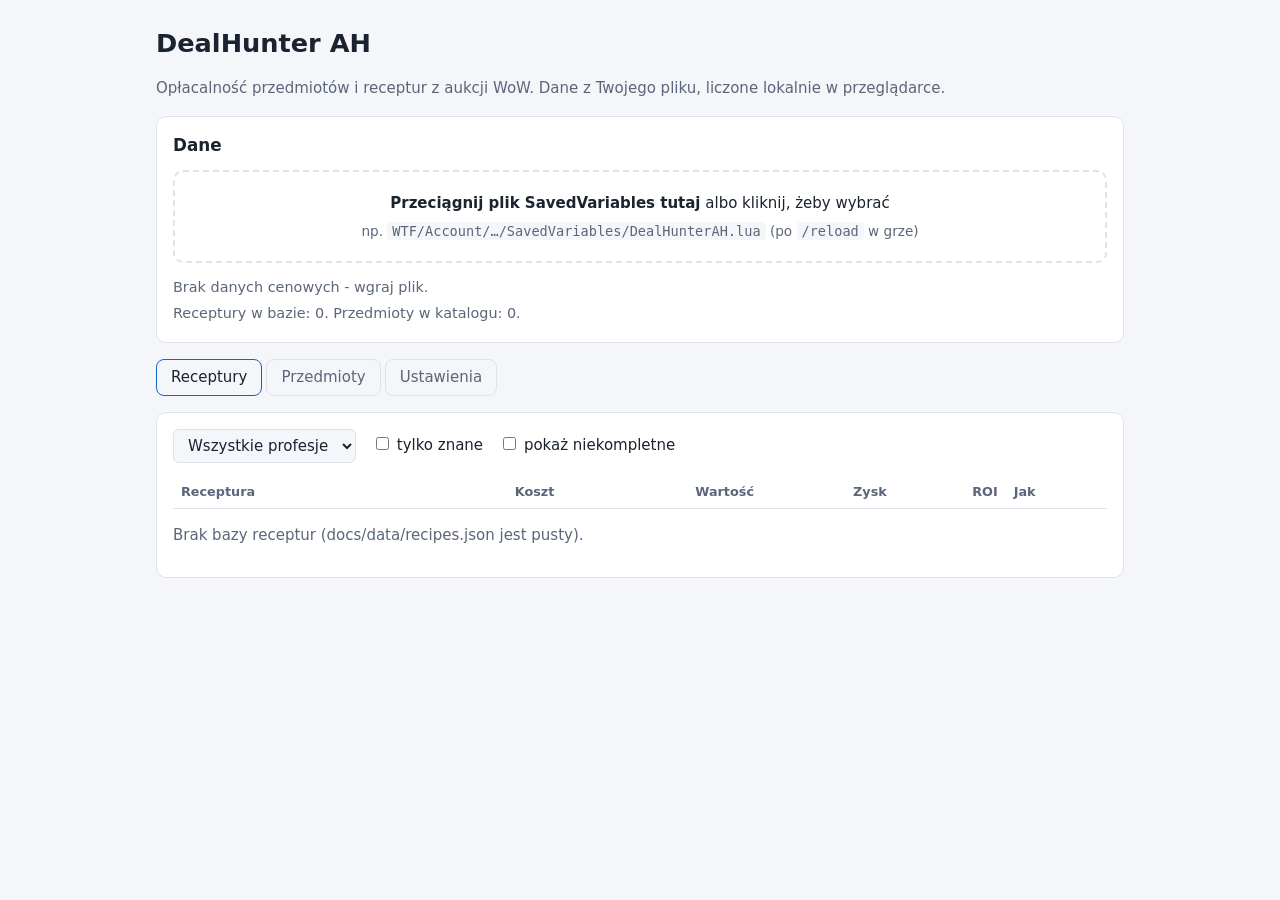
==== docs/index.html @ 68c4cd33 "Add static site (GitHub Pages) reading SavedVariables: recipe ranking, item prices, trends Co-Author" ====
<!doctype html>
<html lang="pl">
<head>
<meta charset="utf-8">
<meta name="viewport" content="width=device-width, initial-scale=1">
<meta name="robots" content="noindex, nofollow">
<title>DealHunter AH</title>
<link rel="stylesheet" href="style.css">
</head>
<body>
<header>
  <h1>DealHunter AH</h1>
  <p class="sub">Opłacalność przedmiotów i receptur z aukcji WoW. Dane z Twojego pliku, liczone lokalnie w przeglądarce.</p>
</header>

<main>
  <section class="card" id="data">
    <h2>Dane</h2>
    <label class="drop" id="drop">
      <input type="file" id="file" accept=".lua" hidden>
      <strong>Przeciągnij plik SavedVariables tutaj</strong> albo kliknij, żeby wybrać
      <span class="hint">np. <code>WTF/Account/…/SavedVariables/DealHunterAH.lua</code> (po <code>/reload</code> w grze)</span>
    </label>
    <ul class="status" id="status"></ul>
  </section>

  <nav class="tabs" role="tablist">
    <button role="tab" data-tab="recipes" aria-selected="true">Receptury</button>
    <button role="tab" data-tab="items" aria-selected="false">Przedmioty</button>
    <button role="tab" data-tab="settings" aria-selected="false">Ustawienia</button>
  </nav>

  <section class="card tab" id="tab-recipes">
    <div class="toolbar">
      <select id="profession" aria-label="Profesja"></select>
      <label><input type="checkbox" id="knownOnly"> tylko znane</label>
      <label><input type="checkbox" id="incomplete"> pokaż niekompletne</label>
    </div>
    <div class="scroll"><table id="recipeTable">
      <thead><tr>
        <th>Receptura</th>
        <th class="num sortable" data-sort="cost">Koszt</th>
        <th class="num sortable" data-sort="value">Wartość</th>
        <th class="num sortable" data-sort="profit">Zysk</th>
        <th class="num sortable" data-sort="roi">ROI</th>
        <th>Jak</th>
      </tr></thead>
      <tbody></tbody>
    </table></div>
    <p class="empty" id="recipesEmpty"></p>
  </section>

  <section class="card tab" id="tab-items" hidden>
    <div class="toolbar">
      <input type="search" id="itemFilter" placeholder="Szukaj po nazwie lub ID" aria-label="Szukaj przedmiotu">
    </div>
    <div class="scroll"><table id="itemTable">
      <thead><tr>
        <th>Przedmiot</th>
        <th class="num">Najniższa</th>
        <th class="num">Mediana</th>
        <th class="num">Średnia</th>
        <th class="num">Ilość</th>
        <th>Trend 7d</th>
      </tr></thead>
      <tbody></tbody>
    </table></div>
    <p class="empty" id="itemsEmpty"></p>
  </section>

  <section class="card tab" id="tab-settings" hidden>
    <div class="form">
      <label>Sprzedaż po cenie
        <select id="sellMode"><option value="median">mediana</option><option value="low">najniższa</option><option value="avg">średnia</option></select>
      </label>
      <label>Zakup składników po cenie
        <select id="buyMode"><option value="low">najniższa</option><option value="median">mediana</option><option value="avg">średnia</option></select>
      </label>
      <label class="inline"><input type="checkbox" id="feeEnabled"> Uwzględnij prowizję AH
        <input type="number" id="feeCut" min="0" max="100" step="1" value="5"> %
      </label>
      <p class="hint">Prowizja i depozyt są domyślnie wyłączone.</p>
      <button type="button" id="clear">Usuń zapamiętane dane z tej przeglądarki</button>
    </div>
  </section>
</main>

<script type="module" src="js/app.js"></script>
</body>
</html>
---- docs/style.css ----
:root {
  --bg: #0f1218; --card: #181d27; --line: #2a3140; --text: #e6e9ef; --muted: #98a2b3;
  --accent: #5aa9ff; --good: #4ade80; --bad: #f87171; --warn: #fbbf24;
}
@media (prefers-color-scheme: light) {
  :root { --bg: #f4f6fa; --card: #fff; --line: #dde2ec; --text: #1b2230; --muted: #5b667a;
          --accent: #1763c6; --good: #15803d; --bad: #b91c1c; --warn: #b45309; }
}
* { box-sizing: border-box; }
body { margin: 0; background: var(--bg); color: var(--text);
       font: 15px/1.5 system-ui, -apple-system, "Segoe UI", Roboto, sans-serif; }
header, main { max-width: 1000px; margin: 0 auto; padding: 0 16px; }
header { padding-top: 24px; }
h1 { margin: 0; font-size: 1.6rem; }
h2 { margin: 0 0 12px; font-size: 1.05rem; }
.sub, .hint, .empty { color: var(--muted); }
.drop, .hint { overflow-wrap: anywhere; }
.hint { display: block; font-size: .85rem; margin-top: 6px; }
main { padding-bottom: 48px; }
.card { background: var(--card); border: 1px solid var(--line); border-radius: 10px;
        padding: 16px; margin-top: 16px; }
.drop { display: block; border: 2px dashed var(--line); border-radius: 10px; padding: 20px;
        text-align: center; cursor: pointer; }
.drop:hover, .drop.over { border-color: var(--accent); }
code { background: var(--bg); padding: 1px 5px; border-radius: 4px; }
.status { list-style: none; padding: 0; margin: 12px 0 0; font-size: .9rem; }
.status li { padding: 2px 0; }
.status .ok { color: var(--good); } .status .err { color: var(--bad); }
.tabs { display: flex; gap: 4px; margin-top: 16px; flex-wrap: wrap; }
.tabs button { background: transparent; color: var(--muted); border: 1px solid var(--line);
               border-radius: 8px; padding: 6px 14px; font: inherit; cursor: pointer; }
.tabs button[aria-selected="true"] { color: var(--text); border-color: var(--accent); }
.toolbar { display: flex; gap: 12px 16px; flex-wrap: wrap; align-items: center; margin-bottom: 12px; }
select, input[type=search], input[type=number], button {
  background: var(--bg); color: var(--text); border: 1px solid var(--line);
  border-radius: 6px; padding: 6px 10px; font: inherit; }
input[type=number] { width: 4.5em; }
button { cursor: pointer; }
.scroll { overflow-x: auto; }
table { width: 100%; border-collapse: collapse; min-width: 560px; }
th, td { padding: 7px 8px; border-bottom: 1px solid var(--line); text-align: left; white-space: nowrap; }
th { font-size: .8rem; color: var(--muted); font-weight: 600; }
th.sortable { cursor: pointer; } th.sortable:hover, th.active { color: var(--accent); }
.num { text-align: right; font-variant-numeric: tabular-nums; }
tr.row { cursor: pointer; } tr.row:hover td { background: var(--bg); }
tr.detail td { white-space: normal; background: var(--bg); color: var(--muted); font-size: .88rem; }
.good { color: var(--good); } .bad { color: var(--bad); } .warn { color: var(--warn); }
.dim { color: var(--muted); }
.form { display: grid; gap: 14px; max-width: 420px; }
.form label { display: grid; gap: 4px; }
.form label.inline { display: flex; align-items: center; gap: 8px; flex-wrap: wrap; }
@media (max-width: 600px) { header, main { padding: 0 12px; } }
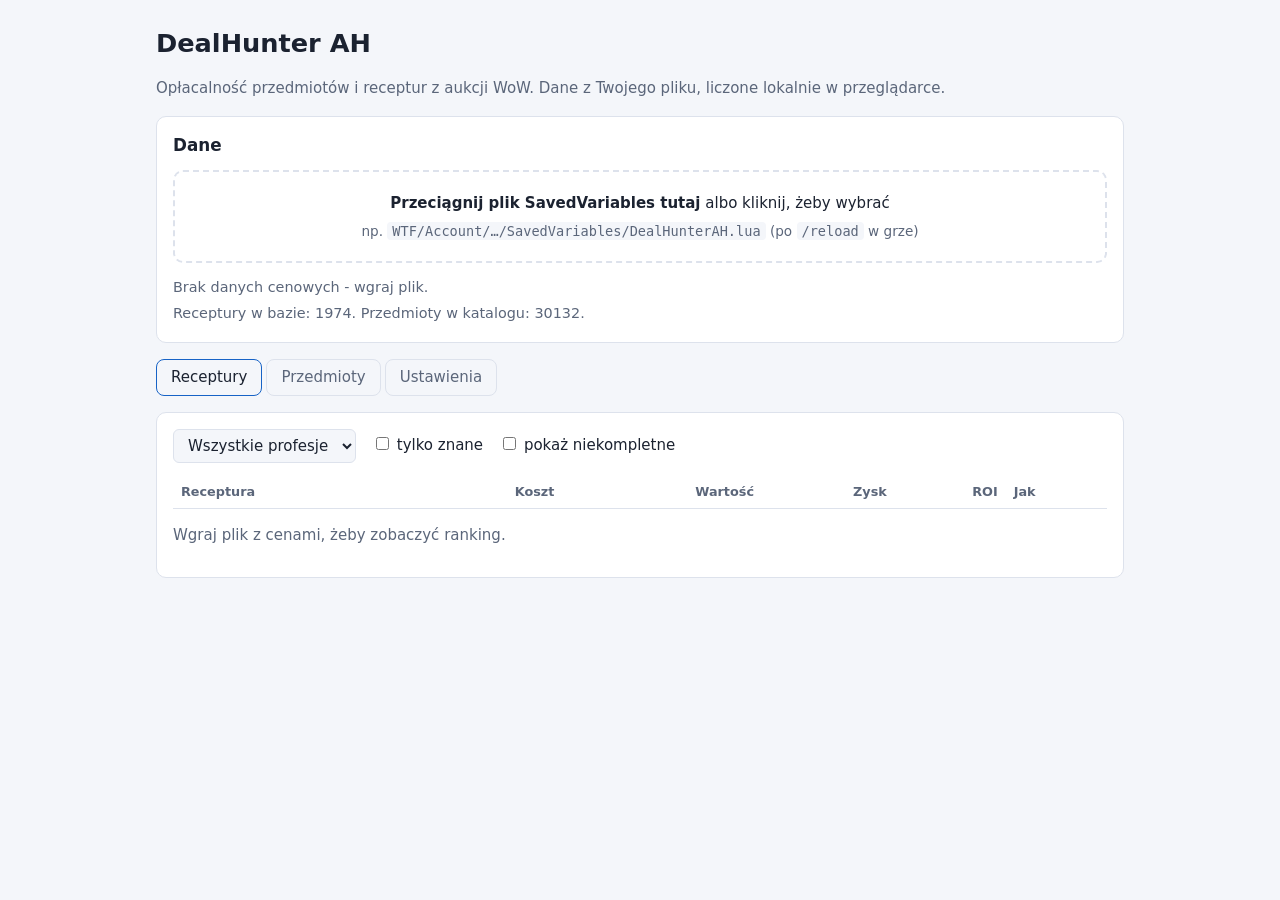
==== commit c66cd0cc: "Add wago.tools data pipeline and generated recipes/items (TBC Anniversary 2.5.6.70006); BoP items ha" ====
--- a/docs/index.html
+++ b/docs/index.html
@@ -5,6 +5,7 @@
 <meta name="viewport" content="width=device-width, initial-scale=1">
 <meta name="robots" content="noindex, nofollow">
 <title>DealHunter AH</title>
+<link rel="icon" href="data:,">
 <link rel="stylesheet" href="style.css">
 </head>
 <body>
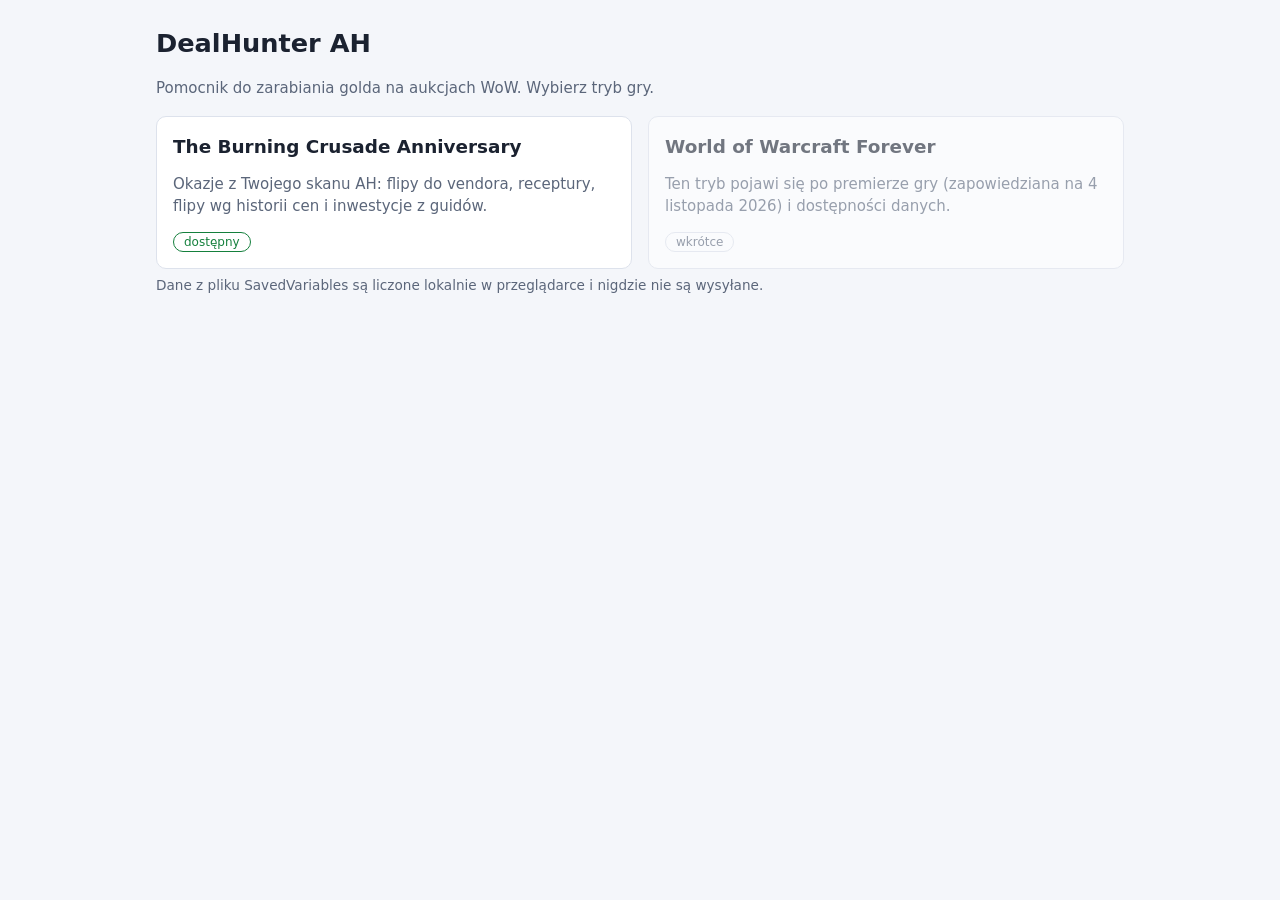
==== commit 853e0fa1: "Mode selection page, TBC opportunities (vendor/craft+disenchant/AH/guide flips) with profession filt" ====
--- a/docs/index.html
+++ b/docs/index.html
@@ -11,81 +11,22 @@
 <body>
 <header>
   <h1>DealHunter AH</h1>
-  <p class="sub">Opłacalność przedmiotów i receptur z aukcji WoW. Dane z Twojego pliku, liczone lokalnie w przeglądarce.</p>
+  <p class="sub">Pomocnik do zarabiania golda na aukcjach WoW. Wybierz tryb gry.</p>
 </header>
-
 <main>
-  <section class="card" id="data">
-    <h2>Dane</h2>
-    <label class="drop" id="drop">
-      <input type="file" id="file" accept=".lua" hidden>
-      <strong>Przeciągnij plik SavedVariables tutaj</strong> albo kliknij, żeby wybrać
-      <span class="hint">np. <code>WTF/Account/…/SavedVariables/DealHunterAH.lua</code> (po <code>/reload</code> w grze)</span>
-    </label>
-    <ul class="status" id="status"></ul>
-  </section>
-
-  <nav class="tabs" role="tablist">
-    <button role="tab" data-tab="recipes" aria-selected="true">Receptury</button>
-    <button role="tab" data-tab="items" aria-selected="false">Przedmioty</button>
-    <button role="tab" data-tab="settings" aria-selected="false">Ustawienia</button>
-  </nav>
-
-  <section class="card tab" id="tab-recipes">
-    <div class="toolbar">
-      <select id="profession" aria-label="Profesja"></select>
-      <label><input type="checkbox" id="knownOnly"> tylko znane</label>
-      <label><input type="checkbox" id="incomplete"> pokaż niekompletne</label>
+  <div class="modes">
+    <a class="mode card" href="tbc/">
+      <h2>The Burning Crusade Anniversary</h2>
+      <p>Okazje z Twojego skanu AH: flipy do vendora, receptury, flipy wg historii cen i inwestycje z guidów.</p>
+      <span class="badge ok">dostępny</span>
+    </a>
+    <div class="mode card disabled" aria-disabled="true">
+      <h2>World of Warcraft Forever</h2>
+      <p>Ten tryb pojawi się po premierze gry (zapowiedziana na 4 listopada 2026) i dostępności danych.</p>
+      <span class="badge">wkrótce</span>
     </div>
-    <div class="scroll"><table id="recipeTable">
-      <thead><tr>
-        <th>Receptura</th>
-        <th class="num sortable" data-sort="cost">Koszt</th>
-        <th class="num sortable" data-sort="value">Wartość</th>
-        <th class="num sortable" data-sort="profit">Zysk</th>
-        <th class="num sortable" data-sort="roi">ROI</th>
-        <th>Jak</th>
-      </tr></thead>
-      <tbody></tbody>
-    </table></div>
-    <p class="empty" id="recipesEmpty"></p>
-  </section>
-
-  <section class="card tab" id="tab-items" hidden>
-    <div class="toolbar">
-      <input type="search" id="itemFilter" placeholder="Szukaj po nazwie lub ID" aria-label="Szukaj przedmiotu">
-    </div>
-    <div class="scroll"><table id="itemTable">
-      <thead><tr>
-        <th>Przedmiot</th>
-        <th class="num">Najniższa</th>
-        <th class="num">Mediana</th>
-        <th class="num">Średnia</th>
-        <th class="num">Ilość</th>
-        <th>Trend 7d</th>
-      </tr></thead>
-      <tbody></tbody>
-    </table></div>
-    <p class="empty" id="itemsEmpty"></p>
-  </section>
-
-  <section class="card tab" id="tab-settings" hidden>
-    <div class="form">
-      <label>Sprzedaż po cenie
-        <select id="sellMode"><option value="median">mediana</option><option value="low">najniższa</option><option value="avg">średnia</option></select>
-      </label>
-      <label>Zakup składników po cenie
-        <select id="buyMode"><option value="low">najniższa</option><option value="median">mediana</option><option value="avg">średnia</option></select>
-      </label>
-      <label class="inline"><input type="checkbox" id="feeEnabled"> Uwzględnij prowizję AH
-        <input type="number" id="feeCut" min="0" max="100" step="1" value="5"> %
-      </label>
-      <p class="hint">Prowizja i depozyt są domyślnie wyłączone.</p>
-      <button type="button" id="clear">Usuń zapamiętane dane z tej przeglądarki</button>
-    </div>
-  </section>
+  </div>
+  <p class="hint">Dane z pliku SavedVariables są liczone lokalnie w przeglądarce i nigdzie nie są wysyłane.</p>
 </main>
-
-<script type="module" src="js/app.js"></script>
 </body>
 </html>
--- a/docs/style.css
+++ b/docs/style.css
@@ -50,3 +50,33 @@
 .form label { display: grid; gap: 4px; }
 .form label.inline { display: flex; align-items: center; gap: 8px; flex-wrap: wrap; }
 @media (max-width: 600px) { header, main { padding: 0 12px; } }
+
+.crumb { margin: 0 0 4px; font-size: .85rem; } .crumb a { color: var(--muted); text-decoration: none; }
+.tag { font-size: .8rem; font-weight: 500; color: var(--accent); border: 1px solid var(--line); border-radius: 999px; padding: 1px 10px; vertical-align: middle; }
+a { color: var(--accent); }
+.modes { display: grid; gap: 16px; grid-template-columns: repeat(auto-fit, minmax(260px, 1fr)); margin-top: 16px; }
+.mode { display: block; color: inherit; text-decoration: none; margin-top: 0; }
+.mode h2 { font-size: 1.15rem; } .mode p { color: var(--muted); margin: 0 0 12px; }
+a.mode:hover { border-color: var(--accent); }
+.mode.disabled { opacity: .6; }
+.badge { font-size: .75rem; border: 1px solid var(--line); border-radius: 999px; padding: 2px 10px; color: var(--muted); }
+.badge.ok { color: var(--good); border-color: var(--good); }
+.chips { display: flex; gap: 8px; flex-wrap: wrap; margin-bottom: 8px; }
+.chips button { border-radius: 999px; padding: 6px 14px; color: var(--muted); }
+.chips button[aria-selected="true"] { color: var(--text); border-color: var(--accent); }
+.chips .n { font-size: .75rem; color: var(--muted); margin-left: 6px; }
+.sortbar { display: inline-flex; gap: 0; }
+.sortbar button { border-radius: 0; margin-left: -1px; padding: 6px 12px; color: var(--muted); }
+.sortbar button:first-child { border-radius: 6px 0 0 6px; margin-left: 0; }
+.sortbar button:last-child { border-radius: 0 6px 6px 0; }
+.sortbar button.active { color: var(--text); border-color: var(--accent); position: relative; z-index: 1; }
+.strategy { border: 1px solid var(--line); border-radius: 10px; padding: 14px; margin-bottom: 12px; }
+.strategy h3 { margin: 0 0 4px; font-size: 1rem; }
+.strategy .meta { font-size: .8rem; color: var(--muted); margin-bottom: 8px; }
+.strategy ul { margin: 8px 0; padding-left: 20px; }
+.strategy .check { background: var(--bg); border-radius: 8px; padding: 8px 10px; font-size: .88rem; margin: 8px 0; }
+.strategy .sources { font-size: .8rem; color: var(--muted); }
+.strategy .sources li { margin: 2px 0; }
+.tier { display: inline-block; min-width: 1.6em; text-align: center; border-radius: 6px; padding: 0 6px; margin-right: 6px; font-weight: 700; border: 1px solid var(--line); }
+.tier.S { color: var(--good); border-color: var(--good); } .tier.A { color: var(--accent); border-color: var(--accent); } .tier.B { color: var(--warn); border-color: var(--warn); }
+.link { background: none; border: none; color: var(--accent); padding: 0; cursor: pointer; text-decoration: underline; }
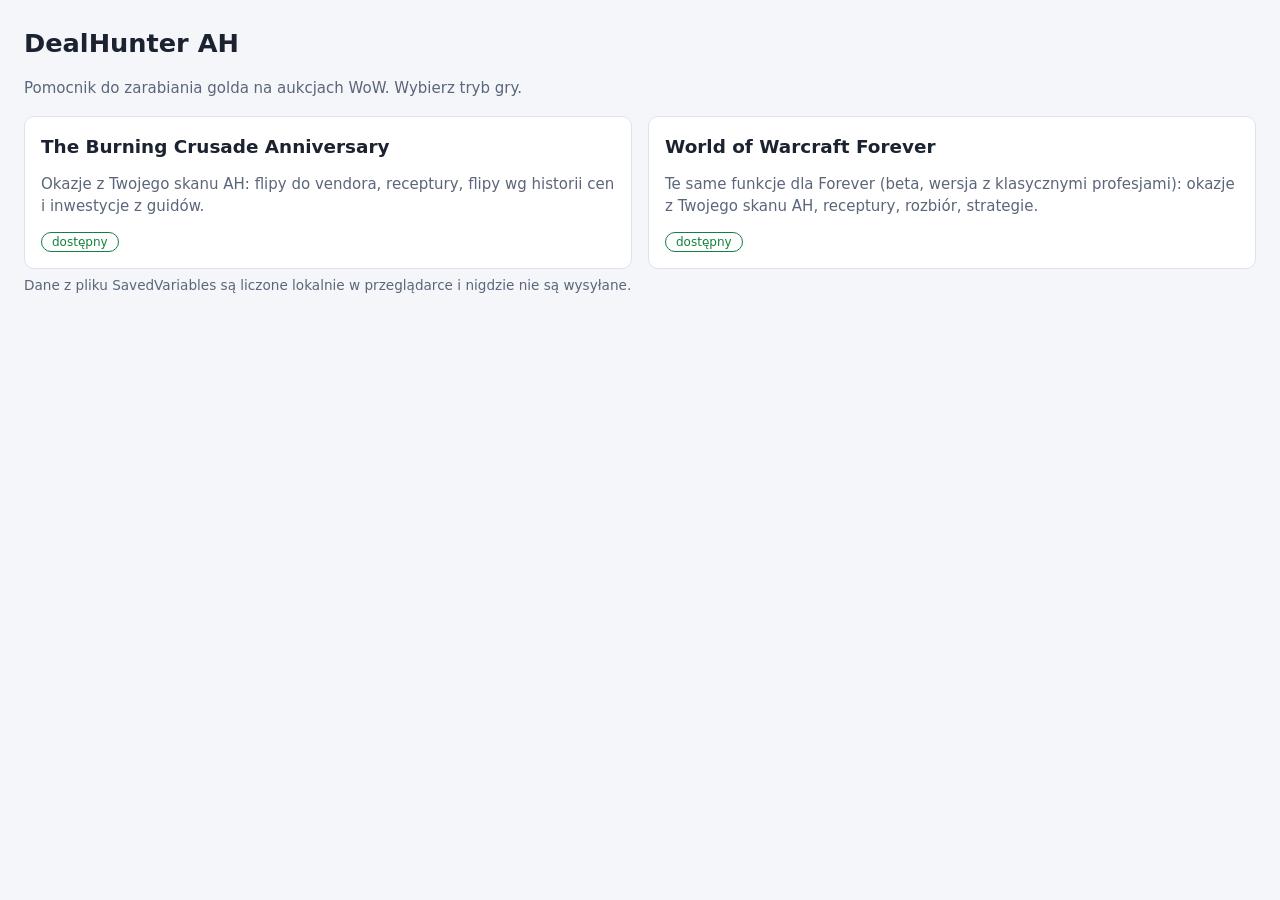
==== commit 60b564b5: "WoW Forever mode: full feature parity (data from wowf build, classic Wowhead, strategies), active mo" ====
--- a/docs/index.html
+++ b/docs/index.html
@@ -20,11 +20,11 @@
       <p>Okazje z Twojego skanu AH: flipy do vendora, receptury, flipy wg historii cen i inwestycje z guidów.</p>
       <span class="badge ok">dostępny</span>
     </a>
-    <div class="mode card disabled" aria-disabled="true">
+    <a class="mode card" href="forever/">
       <h2>World of Warcraft Forever</h2>
-      <p>Ten tryb pojawi się po premierze gry (zapowiedziana na 4 listopada 2026) i dostępności danych.</p>
-      <span class="badge">wkrótce</span>
-    </div>
+      <p>Te same funkcje dla Forever (beta, wersja z klasycznymi profesjami): okazje z Twojego skanu AH, receptury, rozbiór, strategie.</p>
+      <span class="badge ok">dostępny</span>
+    </a>
   </div>
   <p class="hint">Dane z pliku SavedVariables są liczone lokalnie w przeglądarce i nigdzie nie są wysyłane.</p>
 </main>
--- a/docs/style.css
+++ b/docs/style.css
@@ -7,9 +7,10 @@
           --accent: #1763c6; --good: #15803d; --bad: #b91c1c; --warn: #b45309; }
 }
 * { box-sizing: border-box; }
+[hidden] { display: none !important; }
 body { margin: 0; background: var(--bg); color: var(--text);
        font: 15px/1.5 system-ui, -apple-system, "Segoe UI", Roboto, sans-serif; }
-header, main { max-width: 1000px; margin: 0 auto; padding: 0 16px; }
+header, main { max-width: 1800px; margin: 0 auto; padding: 0 24px; }
 header { padding-top: 24px; }
 h1 { margin: 0; font-size: 1.6rem; }
 h2 { margin: 0 0 12px; font-size: 1.05rem; }
@@ -38,7 +39,8 @@
 button { cursor: pointer; }
 .scroll { overflow-x: auto; }
 table { width: 100%; border-collapse: collapse; min-width: 560px; }
-th, td { padding: 7px 8px; border-bottom: 1px solid var(--line); text-align: left; white-space: nowrap; }
+th, td { padding: 7px 6px; border-bottom: 1px solid var(--line); text-align: left; white-space: nowrap; }
+th { white-space: normal; vertical-align: bottom; line-height: 1.25; }
 th { font-size: .8rem; color: var(--muted); font-weight: 600; }
 th.sortable { cursor: pointer; } th.sortable:hover, th.active { color: var(--accent); }
 .num { text-align: right; font-variant-numeric: tabular-nums; }
@@ -80,3 +82,23 @@
 .tier { display: inline-block; min-width: 1.6em; text-align: center; border-radius: 6px; padding: 0 6px; margin-right: 6px; font-weight: 700; border: 1px solid var(--line); }
 .tier.S { color: var(--good); border-color: var(--good); } .tier.A { color: var(--accent); border-color: var(--accent); } .tier.B { color: var(--warn); border-color: var(--warn); }
 .link { background: none; border: none; color: var(--accent); padding: 0; cursor: pointer; text-decoration: underline; }
+
+.errorbar { background: #7f1d1d; color: #fff; padding: 10px 16px; font-size: .9rem; }
+.errorbar code { background: rgba(255,255,255,.15); }
+
+td.wrap { white-space: normal; min-width: 190px; max-width: 300px; font-size: .8rem; line-height: 1.35; }
+td.best { color: var(--text); font-weight: 600; }
+
+td.opt div.small { font-size: .78rem; }
+
+td.name .small, td.name div.small { font-size: .75rem; margin-top: 2px; }
+
+td.demand { white-space: normal; min-width: 120px; max-width: 170px; }
+td.demand .small { font-size: .75rem; line-height: 1.25; }
+td.num div.small { font-size: .75rem; }
+
+button.copy { margin-left: 6px; padding: 0 6px; font-size: .8rem; line-height: 1.5; border-radius: 6px; opacity: .65; vertical-align: baseline; }
+button.copy:hover, button.copy:focus-visible { opacity: 1; border-color: var(--accent); }
+button.copy.done { color: var(--good); border-color: var(--good); opacity: 1; }
+td.name { white-space: nowrap; } td.wrap .ing { margin-bottom: 2px; }
+td.name > div { white-space: normal; }
